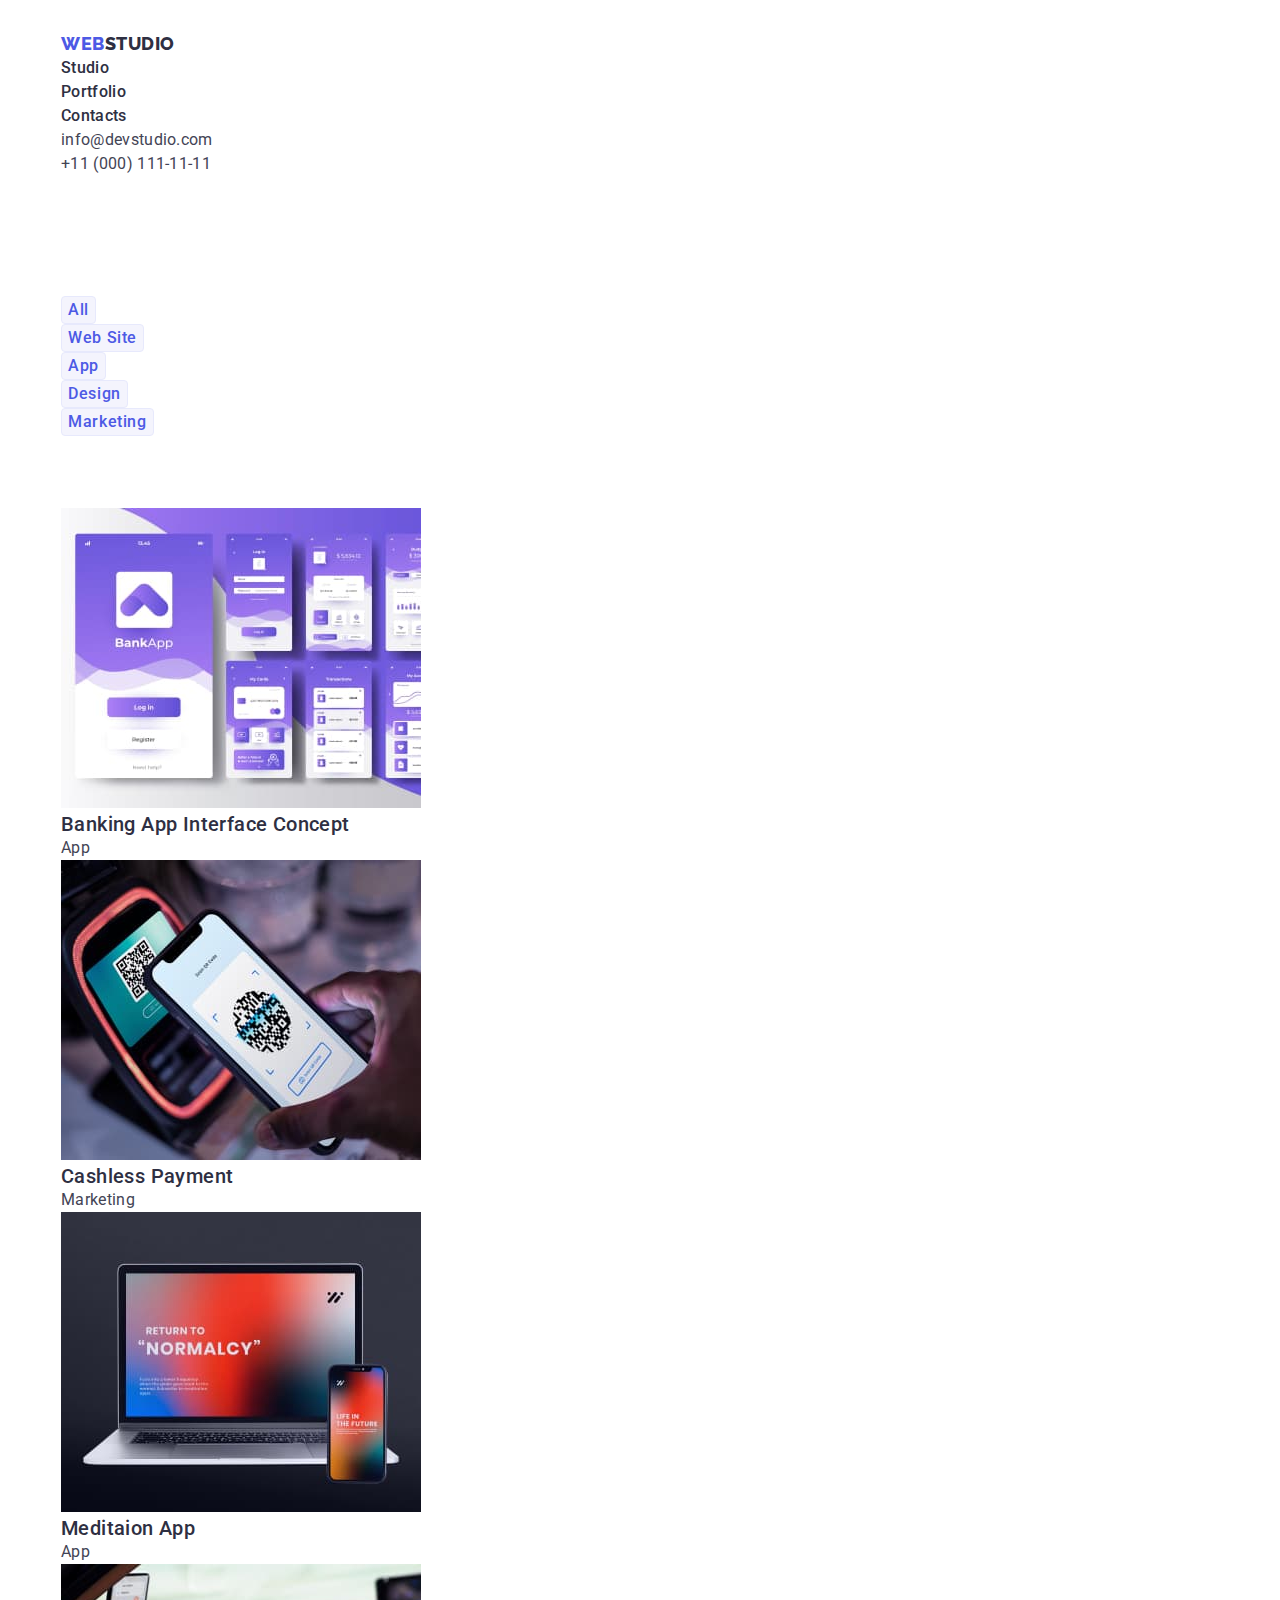
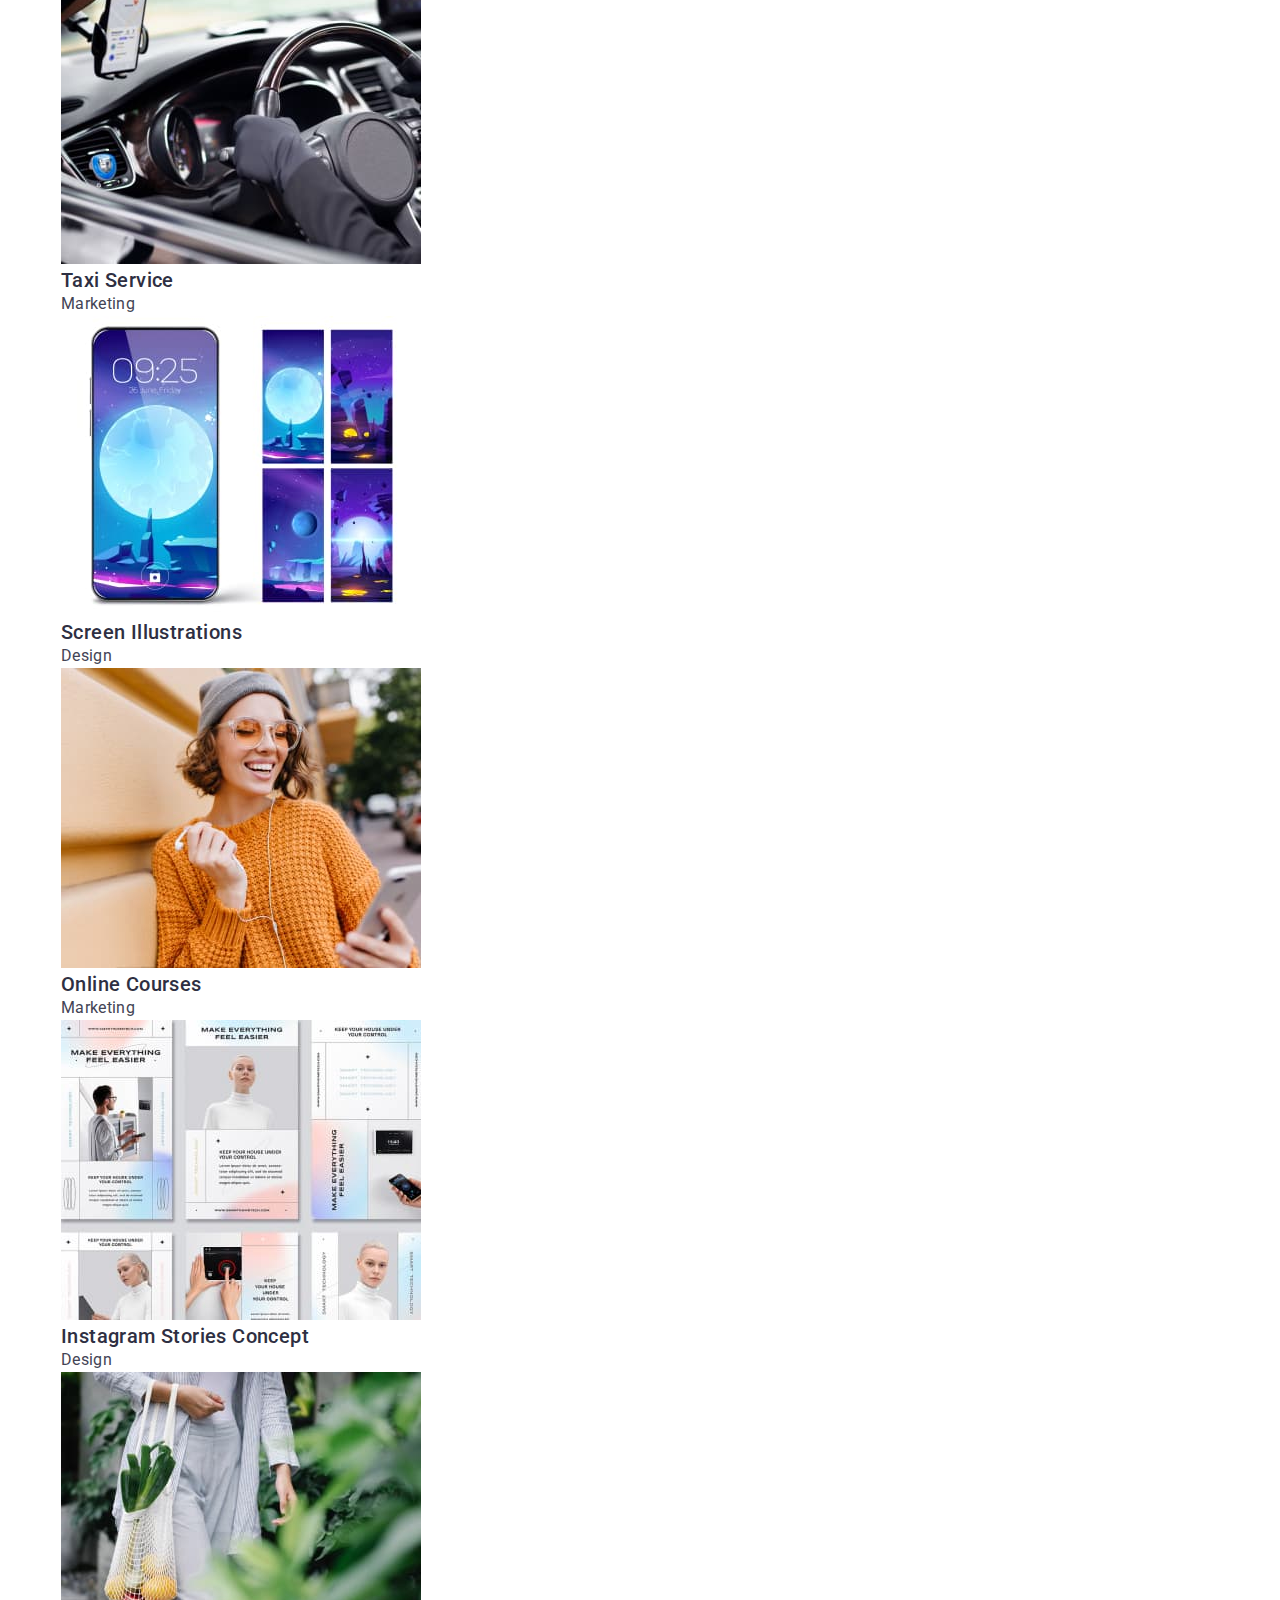
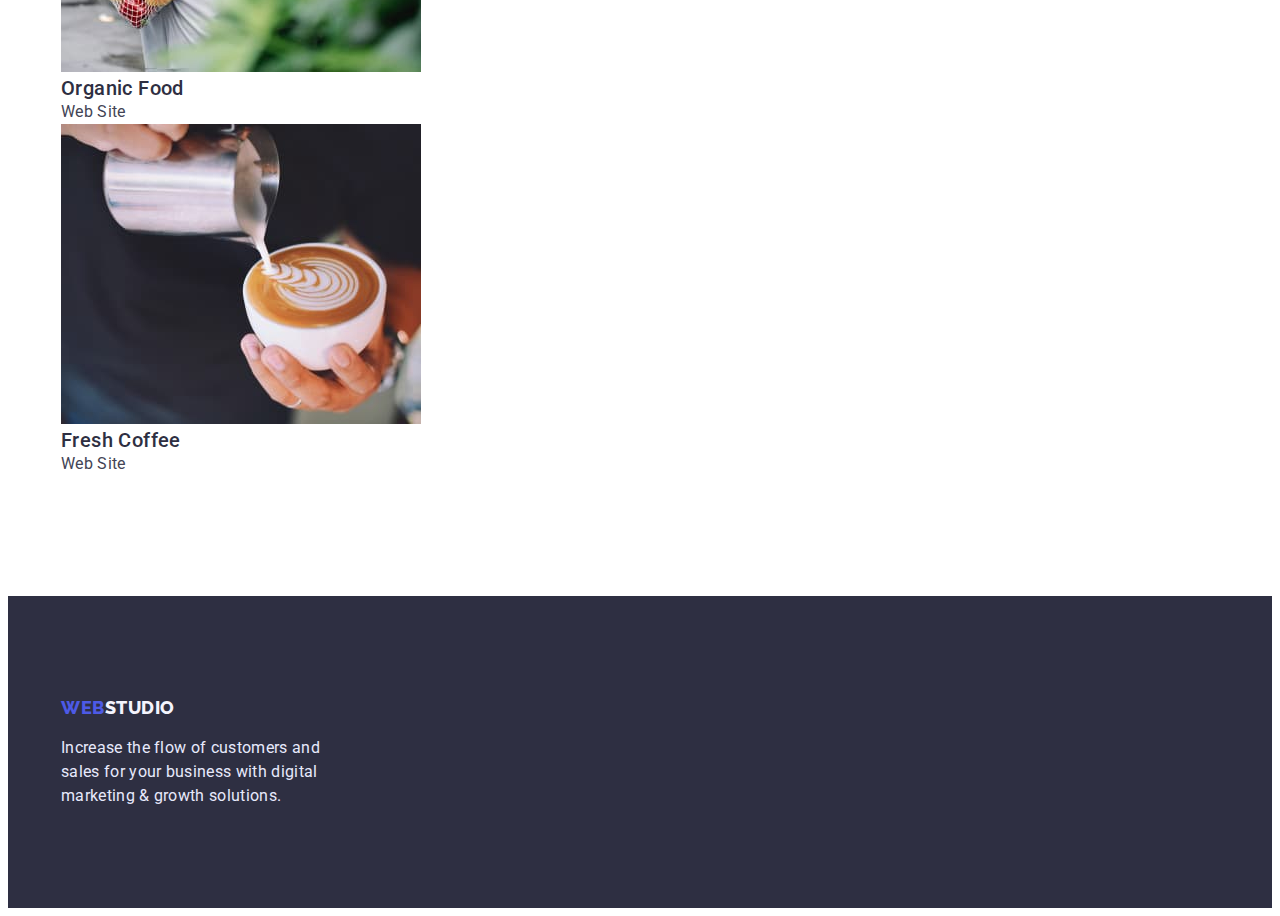
==== portfolio.html @ 39744689 "add blocks" ====
<!DOCTYPE html>
<html lang="en">
  <head>
    <meta charset="UTF-8" />
    <meta http-equiv="X-UA-Compatible" content="IE=edge" />
    <meta name="viewport" content="width=device-width, initial-scale=1.0" />
    <link rel="preconnect" href="https://fonts.googleapis.com" />
    <link rel="preconnect" href="https://fonts.gstatic.com" crossorigin />
    <link
      href="https://fonts.googleapis.com/css2?family=Raleway:wght@800&family=Roboto:wght@400;500;700&display=swap"
      rel="stylesheet"
    />
    <link rel="stylesheet" href="https://cdnjs.cloudflare.com/ajax/libs/modern-normalize/1.1.0/modern-normalize.min.css" integrity="sha512-wpPYUAdjBVSE4KJnH1VR1HeZfpl1ub8YT/NKx4PuQ5NmX2tKuGu6U/JRp5y+Y8XG2tV+wKQpNHVUX03MfMFn9Q==" crossorigin="anonymous" referrerpolicy="no-referrer" />
    <link rel="stylesheet" href="./styles/styles.css" />
    <title>Portfolio</title>
  </head>
  <body>
    <header class="header">
      <div class="container">
        <nav class="navigation">
          <a href="./" class="logo link"
            >Web<span class="logo_studio">Studio</span></a
          >
          <ul>
            <li class="list"><a href="" class="nav_link link">Studio</a></li>
            <li class="list">
              <a href="./portfolio.html" class="nav_link link">Portfolio</a>
            </li>
            <li class="list"><a href="" class="nav_link link">Contacts</a></li>
          </ul>
        </nav>
        <address>
          <ul>
            <li class="address_list list">
              <a href="mailto:info@devstudio.com" class="address link"
                >info@devstudio.com</a
              >
            </li>
            <li class="address_list list">
              <a href="tel.+110001111111" class="address link"
                >+11 (000) 111-11-11</a
              >
            </li>
          </ul>
        </address>
      </div>
    </header>
    <main>
      <section class="portfolio">
        <div class="container">
          <h1 class="prtfolio-title visualy_hidden">Portfolio</h1>
        <ul class="portfolio_button_lists">
          <li class="portfolio_button_list list">
            <button type="button" class="portfolio_button">All</button>
          </li>
          <li class="portfolio_button_list list">
            <button type="button" class="portfolio_button">Web Site</button>
          </li>
          <li class="portfolio_button_list list">
            <button type="button" class="portfolio_button">App</button>
          </li>
          <li class="portfolio_button_list list">
            <button type="button" class="portfolio_button">Design</button>
          </li>
          <li class="portfolio_button_list list">
            <button type="button" class="portfolio_button">Marketing</button>
          </li>
        </ul>
        <ul class="portfolio_lists">
          <li class="portfolio_list list">
            <img
              src="./images/portfolio/bank.jpg"
              alt="Banking app"
              width="360"
              class="portfolio_img"
            />
            <h2 class="portfolio_img_title suptitle">
              Banking App Interface Concept
            </h2>
            <p class="portfolio_text text">App</p>
          </li>
          <li class="portfolio_list list">
            <img
              src="./images/portfolio/payment.jpg"
              alt="Cashless Payment"
              width="360"
              class="portfolio_img"
            />
            <h2 class="portfolio_img_title suptitle">Cashless Payment</h2>
            <p class="portfolio_text text">Marketing</p>
          </li>
          <li class="portfolio_list list">
            <img
              src="./images/portfolio/meditaion.jpg"
              alt="Desktop"
              width="360"
              class="portfolio_img"
            />
            <h2 class="portfolio_img_title suptitle">Meditaion App</h2>
            <p class="portfolio_text text">App</p>
          </li>
          <li class="portfolio_list list">
            <img
              src="./images/portfolio/taxi.jpg"
              alt="Taxi inside"
              width="360"
              class="portfolio_img"
            />
            <h2 class="portfolio_img_title suptitle">Taxi Service</h2>
            <p class="portfolio_text text">Marketing</p>
          </li>
          <li class="portfolio_list list">
            <img
              src="./images/portfolio/screen.jpg"
              alt="Screen"
              width="360"
              class="portfolio_img"
            />
            <h2 class="portfolio_img_title suptitle">Screen Illustrations</h2>
            <p class="portfolio_text text">Design</p>
          </li>
          <li class="portfolio_list list">
            <img
              src="./images/portfolio/courses.jpg"
              alt="Woman"
              width="360"
              class="portfolio_img"
            />
            <h2 class="portfolio_img_title suptitle">Online Courses</h2>
            <p class="portfolio_text text">Marketing</p>
          </li>
          <li class="portfolio_list list">
            <img
              src="./images/portfolio/stories.jpg"
              alt="Stories"
              width="360"
              class="portfolio_img"
            />
            <h2 class="portfolio_img_title suptitle">
              Instagram Stories Concept
            </h2>
            <p class="portfolio_text text">Design</p>
          </li>
          <li class="portfolio_list list">
            <img
              src="./images/portfolio/org_food.jpg"
              alt="Organic Food"
              width="360"
              class="portfolio_img"
            />
            <h2 class="portfolio_img_title suptitle">Organic Food</h2>
            <p class="portfolio_text text">Web Site</p>
          </li>
          <li class="portfolio_list list">
            <img
              src="./images/portfolio/coffe.jpg"
              alt="Coffee"
              width="360"
              class="portfolio_img"
            />
            <h2 class="portfolio_img_title suptitle">Fresh Coffee</h2>
            <p class="portfolio_text text">Web Site</p>
          </li>
        </ul>
        </div>
      </section>
    </main>
    <footer class="footer">
      <div class="container">
        <a href="./" class="logo link"
        >Web<span class="footer_logo_studio">Studio</span></a
      >
      <p class="footer_text text text">
        Increase the flow of customers and<br> sales for your business with digital<br>
        marketing & growth solutions.
      </p>
      </div>
    </footer>
  </body>
</html>
---- styles/styles.css ----
:root {
  --main_font: "Roboto", sans-serif;
  --second_font: "Raleway", sans-serif;
  --light_title: #ffffff;
  --primary_brand: #4d5ae5;
  --pressed_state: #404bbf;
  --dark: #2e2f42;
  --success: #31d0aa;
  --text: #434455;
  --subtle_text: #8e8f99;
  --accent: #e7e9fc;
  --light_background: #f4f4fd;
  --modal_overlay: #2e2f42;
  --hero_background: #2e2f42;
}

/* general */

.container {
  width: 1158px;
  margin: auto;
}

h1, h2, h3, p, ul {
  margin: 0;
  padding: 0;
}

.list {
  list-style: none;
}
.link {
  text-decoration: none;
}
body {
  font-family: var(--main_font);
  font-style: normal;
  font-weight: 400;
  color: var(--text);
}

.visualy_hidden {
  position: absolute;
  white-space: nowrap;
  width: 1px;
  height: 1px;
  overflow: hidden;
  border: 0;
  padding: 0;
  clip: rect(0 0 0 0);
  clip-path: inset(50%);
  margin: -1px;
}

.suptitle {
  font-weight: 500;
  font-size: 20px;
  line-height: 1.2;
  letter-spacing: 0.02em;
  color: var(--dark);
}

.text {
  font-size: 16px;
  line-height: 1.5;
  letter-spacing: 0.02em;
}

/* header */

.header {
  padding-top: 24px;
  padding-bottom: 24px;
}
.navigation {
}

.logo_studio {
  color: var(--modal_overlay);
}

.logo {
  font-family: var(--second_font);
  font-weight: 800;
  font-size: 18px;
  line-height: 1.33;
  letter-spacing: 0.03em;
  text-transform: uppercase;
  color: var(--primary_brand);
}

.nav_list {
}

.nav_link {
  font-weight: 500;
  font-size: 16px;
  line-height: 1.5;
  letter-spacing: 0.02em;
  color: var(--modal_overlay);
}

.nav_link:hover,
.nav_link:focus {
  color: var(--pressed_state);
}

.address_list {
}

.address {
  font-style: normal;
  font-size: 16px;
  line-height: 1.5;
  letter-spacing: 0.02em;
  color: var(--text);
}

.address:hover,
.address:focus {
  color: var(--pressed_state);
}

/* footer */

.footer {
  background: var(--dark);
  padding-top: 100px;
  padding-bottom: 100px;
}

.footer_text {
  color: var(--accent);
  margin-top: 16px;
}

.footer_logo_studio {
  color: var(--light_background);
}

/*------------------------------------------------------------ index ------------------------------------------------------------*/

.main_index {
}

.hero {
  background: var(--hero_background);
  padding-top: 188px;
  padding-bottom: 188px;
}
.hero_title {
  font-size: 56px;
  line-height: 1.07;
  text-align: center;
  letter-spacing: 0.02em;
  color: var(--light_title);
  margin-bottom: 48px;
}
.hero_button {
  display: block;
  margin: 0 auto;
  font-family: inherit;
  font-weight: 500;
  font-size: 16px;
  line-height: 24px;
  color: var(--light_title);
  background: var(--primary_brand);
  box-shadow: 0px 4px 4px rgba(0, 0, 0, 0.15);
  border-radius: 4px;
  border-color: transparent;
  cursor: pointer;
  width: 169px;
  height: 56px;
}

.hero_button:hover,
.hero_button:focus {
  background: var(--pressed_state);
}

/* Feauters */

.features {
  padding-top: 165px;
  padding-bottom: 120px;
}
.features_title {
}
.features_lists {
}
.feature {
}
.feature_text {
}

/* What are we doing */

.wawd {
  padding-bottom: 120px;
}
.wawd_title {
  font-size: 36px;
  line-height: 1.11;
  text-align: center;
  letter-spacing: 0.02em;
  text-transform: capitalize;
  color: var(--dark);
  margin-bottom: 72px;
}
.wawd_lists {
}
.wawd_list {
}
.wawd_img {
}

/* Our team */

.our_team {
  background: var(--light_background);
  padding-top: 120px;
  padding-bottom: 120px;
}
.our_team_title {
  font-size: 36px;
  line-height: 1.11;
  text-align: center;
  letter-spacing: 0.02em;
  text-transform: capitalize;
  color: var(--dark);
  margin-bottom: 72px;
}
.our_team_lists {
  background-color: #fff;
  width: 264px;
  text-align: center;
}
.our_team_list {
  padding-bottom: 32px;
}
.our_team_img {
}
.name {
  margin-top: 32px;
}
.direction {
}

/*-------------------------------------------------------------- Portfolio --------------------------------------------------------------*/

.portfolio {
  padding-top: 96px;
  padding-bottom: 120px;
}
.prtfolio-title {
}

/* Button */

.portfolio_button_lists {
  margin-bottom: 72px;
}
.portfolio_button_list {
}
.portfolio_button {
  font-family: inherit;
  font-weight: 500;
  font-size: 16px;
  line-height: 1.5;
  display: flex;
  align-items: center;
  text-align: center;
  letter-spacing: 0.04em;
  color: var(--primary_brand);
  background: var(--light_background);
  border: 1px solid var(--accent);
  border-radius: 4px;
  cursor: pointer;
}

.portfolio_button:hover,
.portfolio_button:focus {
  color: var(--light_title);
  background: var(--pressed_state);
  box-shadow: 0px 3px 1px rgba(0, 0, 0, 0.1), 0px 2px 1px rgba(0, 0, 0, 0.08),
    0px 2px 2px rgba(0, 0, 0, 0.12);
  border-radius: 4px;
}

/* Portfolio list */

.portfolio_lists {
}
.portfolio_list {
}
.portfolio_img {
}
.portfolio_img_title {
}
.portfolio_text {
}
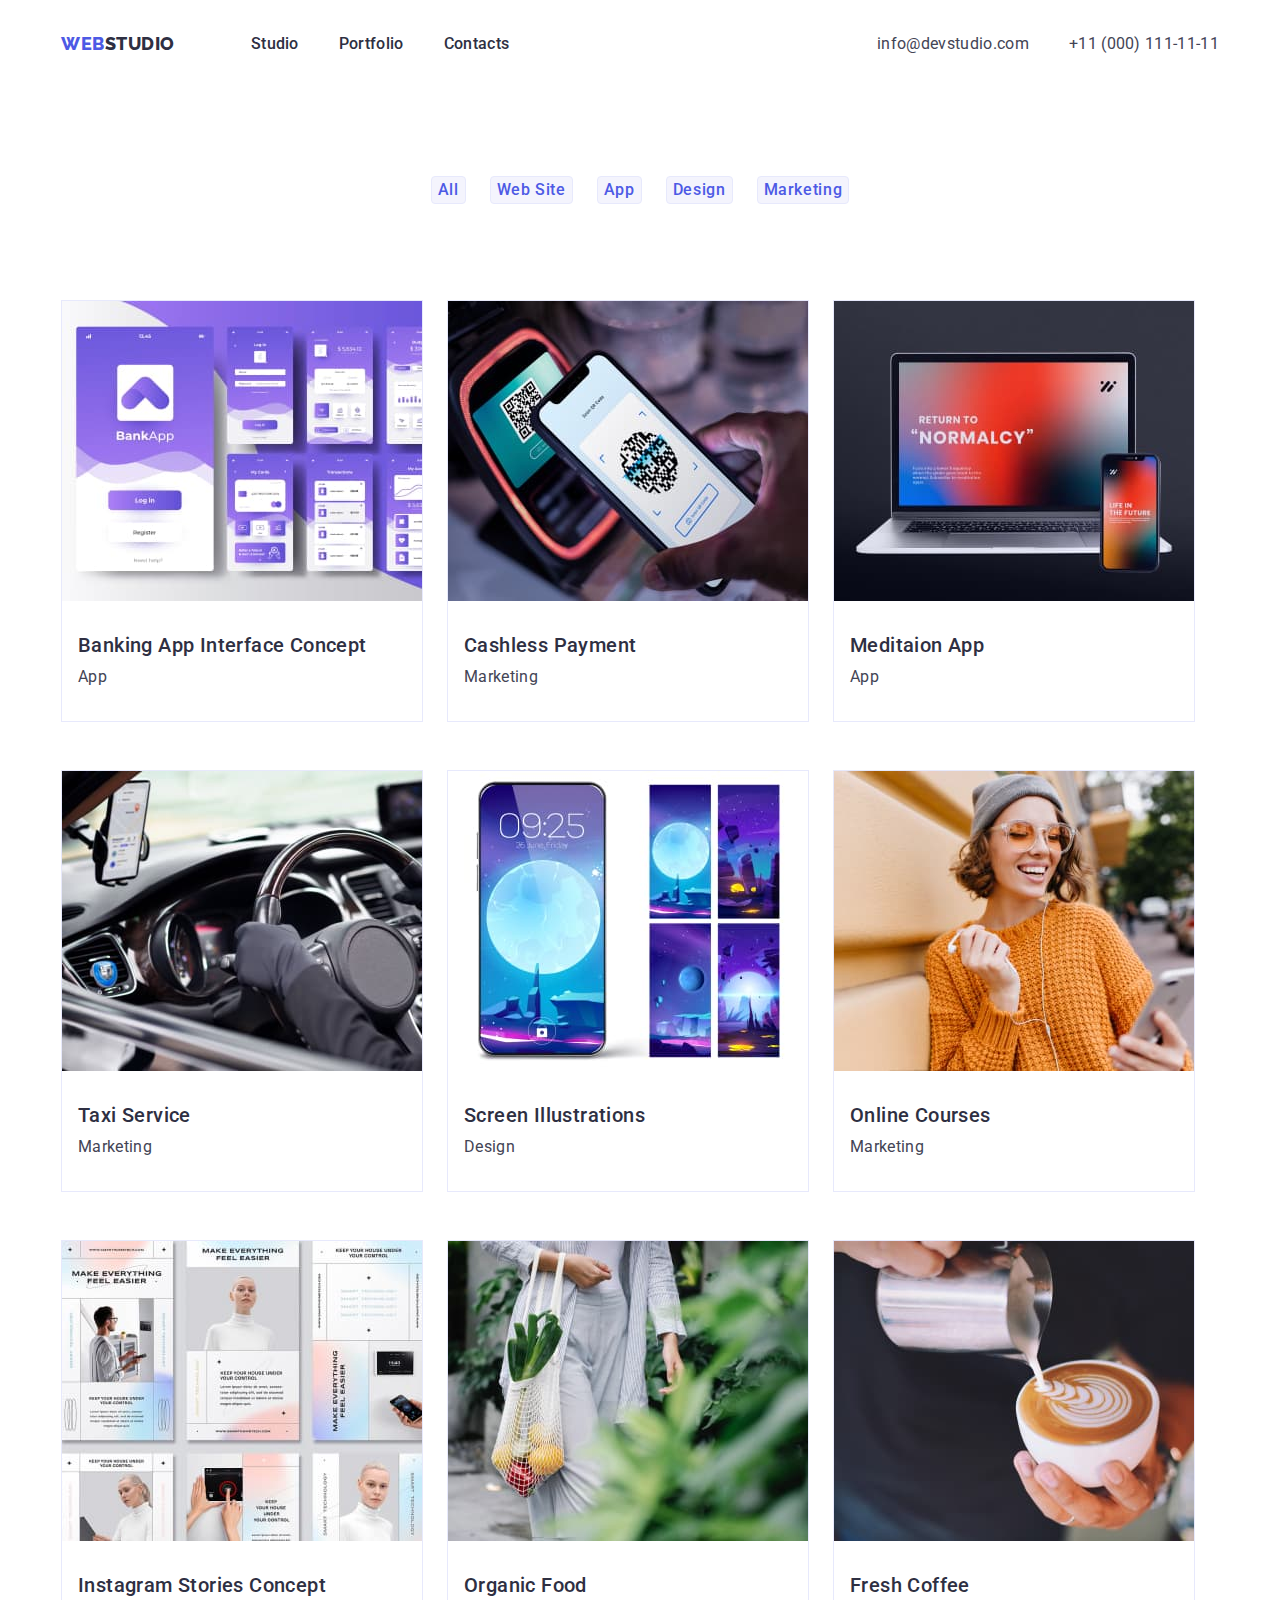
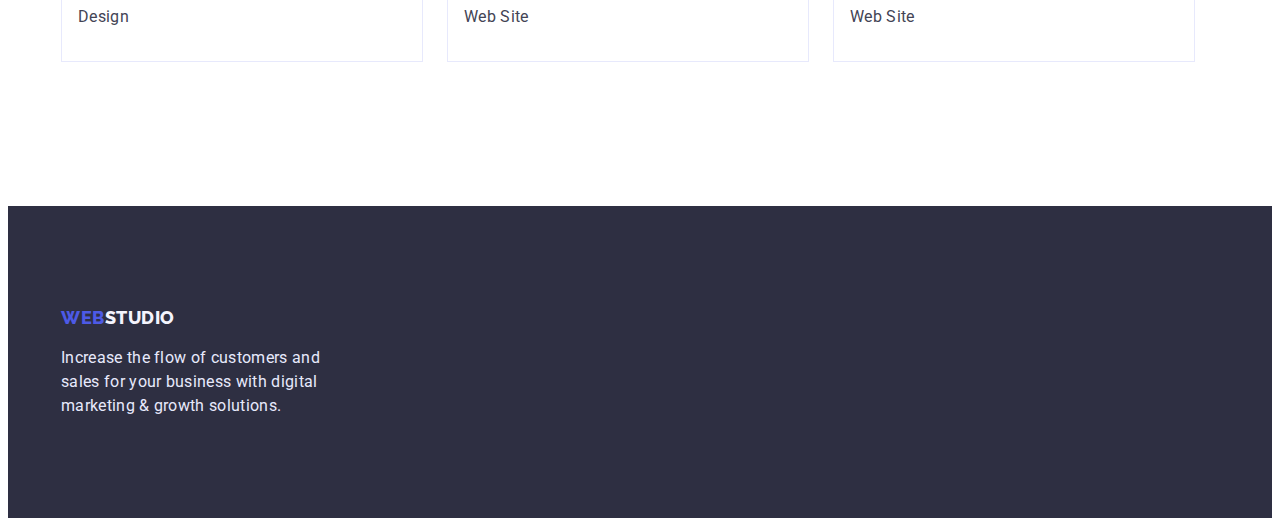
==== commit c40856de: "Add Flex" ====
--- a/portfolio.html
+++ b/portfolio.html
@@ -21,7 +21,7 @@
           <a href="./" class="logo link"
             >Web<span class="logo_studio">Studio</span></a
           >
-          <ul>
+          <ul class="nav_lists">
             <li class="list"><a href="" class="nav_link link">Studio</a></li>
             <li class="list">
               <a href="./portfolio.html" class="nav_link link">Portfolio</a>
@@ -29,8 +29,8 @@
             <li class="list"><a href="" class="nav_link link">Contacts</a></li>
           </ul>
         </nav>
-        <address>
-          <ul>
+        <address class="header_address">
+          <ul class="address_lists">
             <li class="address_list list">
               <a href="mailto:info@devstudio.com" class="address link"
                 >info@devstudio.com</a
@@ -72,7 +72,7 @@
               src="./images/portfolio/bank.jpg"
               alt="Banking app"
               width="360"
-              class="portfolio_img"
+              class="portfolio_img img"
             />
             <h2 class="portfolio_img_title suptitle">
               Banking App Interface Concept
@@ -84,7 +84,7 @@
               src="./images/portfolio/payment.jpg"
               alt="Cashless Payment"
               width="360"
-              class="portfolio_img"
+              class="portfolio_img img"
             />
             <h2 class="portfolio_img_title suptitle">Cashless Payment</h2>
             <p class="portfolio_text text">Marketing</p>
@@ -94,7 +94,7 @@
               src="./images/portfolio/meditaion.jpg"
               alt="Desktop"
               width="360"
-              class="portfolio_img"
+              class="portfolio_img img"
             />
             <h2 class="portfolio_img_title suptitle">Meditaion App</h2>
             <p class="portfolio_text text">App</p>
@@ -104,7 +104,7 @@
               src="./images/portfolio/taxi.jpg"
               alt="Taxi inside"
               width="360"
-              class="portfolio_img"
+              class="portfolio_img img"
             />
             <h2 class="portfolio_img_title suptitle">Taxi Service</h2>
             <p class="portfolio_text text">Marketing</p>
@@ -114,7 +114,7 @@
               src="./images/portfolio/screen.jpg"
               alt="Screen"
               width="360"
-              class="portfolio_img"
+              class="portfolio_img img"
             />
             <h2 class="portfolio_img_title suptitle">Screen Illustrations</h2>
             <p class="portfolio_text text">Design</p>
@@ -124,7 +124,7 @@
               src="./images/portfolio/courses.jpg"
               alt="Woman"
               width="360"
-              class="portfolio_img"
+              class="portfolio_img img"
             />
             <h2 class="portfolio_img_title suptitle">Online Courses</h2>
             <p class="portfolio_text text">Marketing</p>
@@ -134,7 +134,7 @@
               src="./images/portfolio/stories.jpg"
               alt="Stories"
               width="360"
-              class="portfolio_img"
+              class="portfolio_img img"
             />
             <h2 class="portfolio_img_title suptitle">
               Instagram Stories Concept
@@ -146,7 +146,7 @@
               src="./images/portfolio/org_food.jpg"
               alt="Organic Food"
               width="360"
-              class="portfolio_img"
+              class="portfolio_img img"
             />
             <h2 class="portfolio_img_title suptitle">Organic Food</h2>
             <p class="portfolio_text text">Web Site</p>
@@ -156,7 +156,7 @@
               src="./images/portfolio/coffe.jpg"
               alt="Coffee"
               width="360"
-              class="portfolio_img"
+              class="portfolio_img img"
             />
             <h2 class="portfolio_img_title suptitle">Fresh Coffee</h2>
             <p class="portfolio_text text">Web Site</p>
--- a/styles/styles.css
+++ b/styles/styles.css
@@ -18,7 +18,8 @@
 
 .container {
   width: 1158px;
-  margin: auto;
+  padding: 0 15px;
+  margin: 0 auto;
 }
 
 h1, h2, h3, p, ul {
@@ -66,13 +67,41 @@
   letter-spacing: 0.02em;
 }
 
+.img {
+  display: block;
+  max-width: 100%;
+  height: auto;
+}
+
 /* header */
 
 .header {
-  padding-top: 24px;
-  padding-bottom: 24px;
-}
+  /* padding-top: 24px;
+  padding-bottom: 24px; */
+}
+
+.header .link, .header .list {
+  padding: 24px 0;
+}
+
+.header .container{
+  display: flex;
+}
+
 .navigation {
+  display: flex;
+}
+
+.nav_lists {
+  display: flex;
+}
+
+.nav_lists :not(:last-child) {
+  margin-right: 40px;
+}
+
+.navigation > .logo {
+  margin-right: 76px;
 }
 
 .logo_studio {
@@ -105,6 +134,19 @@
   color: var(--pressed_state);
 }
 
+.header_address {
+  margin-left: auto;
+}
+
+.address_lists{
+  display: flex;
+}
+
+.address_lists :not(:last-child) {
+  margin-right: 40px;
+}
+
+
 .address_list {
 }
 
@@ -142,6 +184,8 @@
 
 .main_index {
 }
+
+/* Hero */
 
 .hero {
   background: var(--hero_background);
@@ -187,7 +231,16 @@
 .features_title {
 }
 .features_lists {
-}
+  display: flex;
+  justify-content: space-between;
+}
+
+.features_lists .list {
+  display: flex;
+  flex-wrap: wrap;
+  width: calc((1158px - 24px * 3) / 4);
+}
+
 .feature {
 }
 .feature_text {
@@ -208,9 +261,16 @@
   margin-bottom: 72px;
 }
 .wawd_lists {
+  display: flex;
+  justify-content: space-between;
 }
 .wawd_list {
-}
+  display: flex;
+  flex-wrap: wrap;
+  /* width: calc((1158px - 24px * 2) / 3);  */
+  gap: 24px;
+}
+
 .wawd_img {
 }
 
@@ -231,26 +291,46 @@
   margin-bottom: 72px;
 }
 .our_team_lists {
-  background-color: #fff;
-  width: 264px;
-  text-align: center;
+  text-align: center;
+  display: flex;
 }
 .our_team_list {
   padding-bottom: 32px;
-}
+  display: flex;
+  flex-wrap: wrap;
+  width: 264px;
+  margin-right: 24px;
+  background-color: #fff;
+  box-shadow: 0px 1px 6px rgba(46, 47, 66, 0.08), 0px 1px 1px rgba(46, 47, 66, 0.16), 0px 2px 1px rgba(46, 47, 66, 0.08);
+  border-radius: 0px 0px 4px 4px;
+}
+
+.our_team_list:last-child {
+  margin-right: 0;
+}
+
 .our_team_img {
 }
+
+.memb_cont{
+  display: flex;
+  flex-direction: column;
+  margin-right: auto;
+  margin-left: auto;
+}
+
 .name {
   margin-top: 32px;
 }
 .direction {
+  margin-top: 8px;
 }
 
 /*-------------------------------------------------------------- Portfolio --------------------------------------------------------------*/
 
 .portfolio {
   padding-top: 96px;
-  padding-bottom: 120px;
+  padding-bottom: calc(120px + 24px);
 }
 .prtfolio-title {
 }
@@ -258,10 +338,15 @@
 /* Button */
 
 .portfolio_button_lists {
-  margin-bottom: 72px;
-}
-.portfolio_button_list {
-}
+  margin-bottom: calc(72px + 24px);
+  display: flex;
+  justify-content: center;
+}
+
+.portfolio_button_list + .portfolio_button_list{
+  margin-left: 24px;
+}
+
 .portfolio_button {
   font-family: inherit;
   font-weight: 500;
@@ -290,12 +375,23 @@
 /* Portfolio list */
 
 .portfolio_lists {
+  display: flex;
+  flex-wrap: wrap;
+  margin: -24px -12px;
 }
 .portfolio_list {
+  width: 360px;
+  margin: 24px 12px;
+  border: 1px solid #E7E9FC;
 }
 .portfolio_img {
+  margin-bottom: 32px;
 }
 .portfolio_img_title {
+  margin-bottom: 8px;
+  margin-left: 16px;
 }
 .portfolio_text {
-}
+  margin-bottom: 32px;
+  margin-left: 16px;
+}
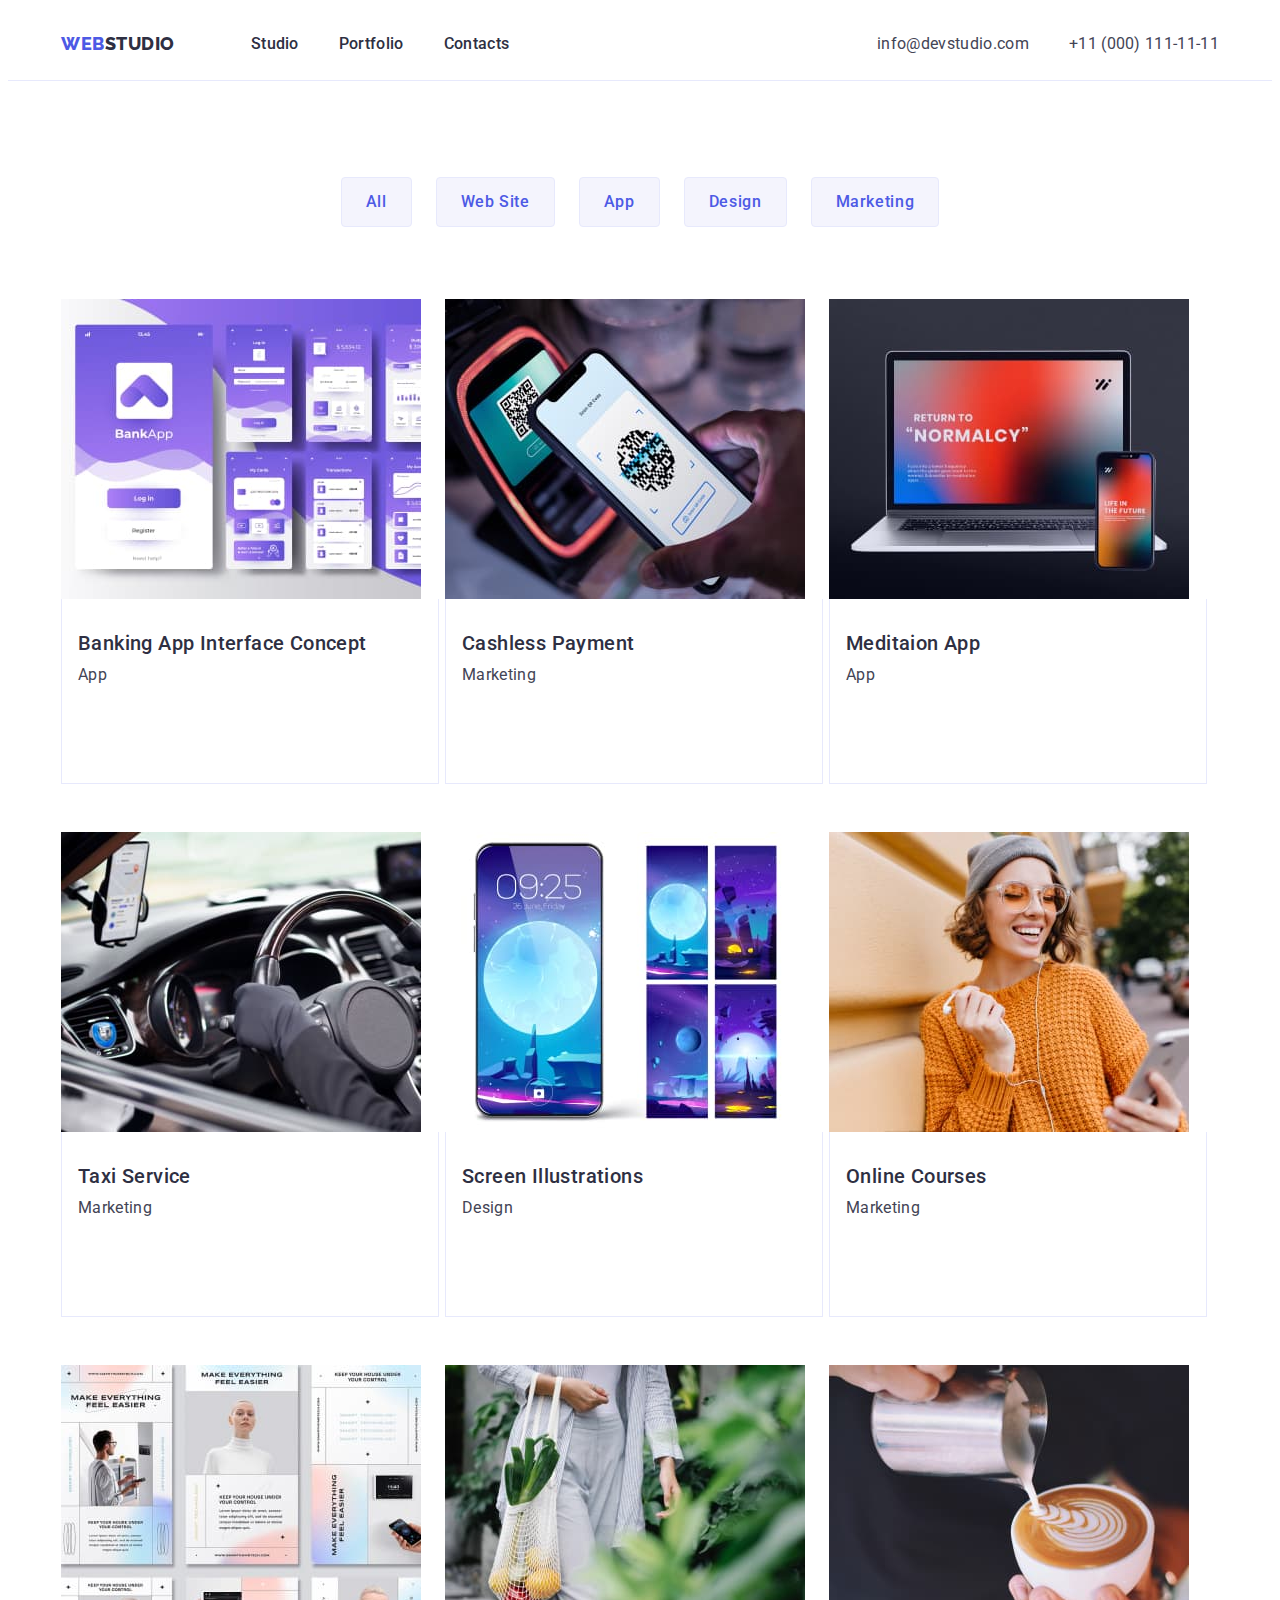
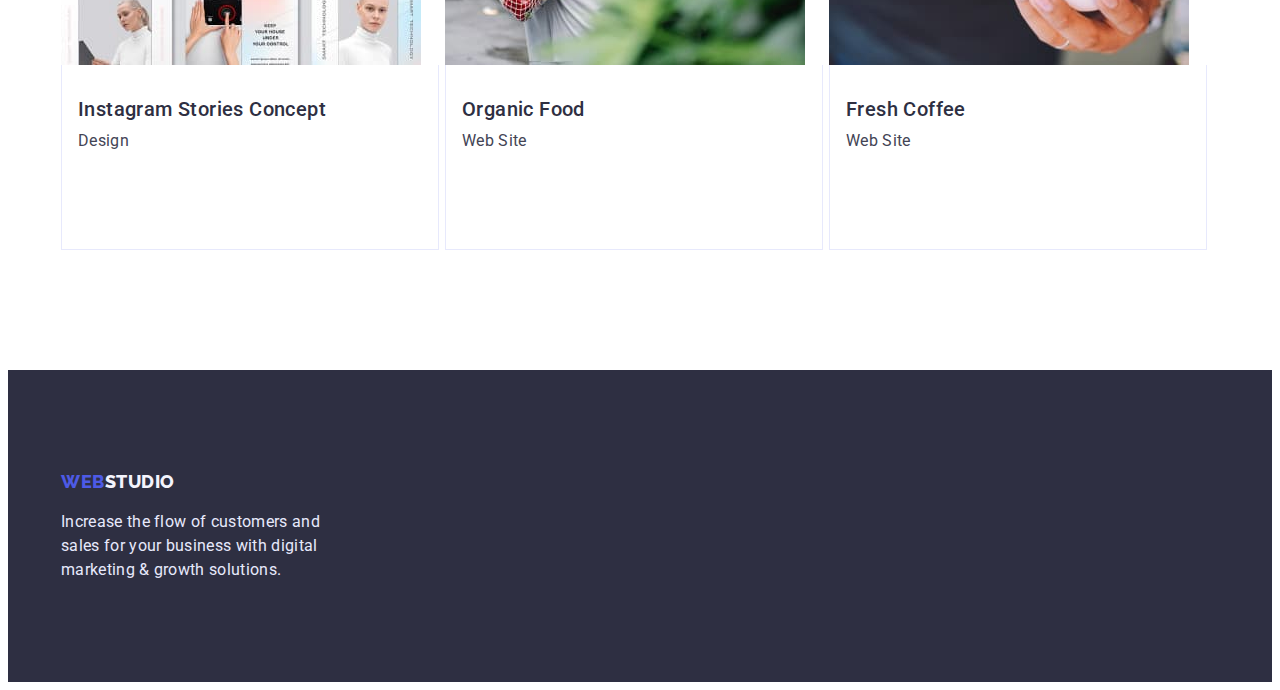
==== commit 066b2589: "Update css" ====
--- a/portfolio.html
+++ b/portfolio.html
@@ -74,10 +74,12 @@
               width="360"
               class="portfolio_img img"
             />
-            <h2 class="portfolio_img_title suptitle">
-              Banking App Interface Concept
-            </h2>
-            <p class="portfolio_text text">App</p>
+            <div class="prtfolio_cont">
+              <h2 class="portfolio_img_title suptitle">
+                Banking App Interface Concept
+              </h2>
+              <p class="portfolio_text text">App</p>
+            </div>
           </li>
           <li class="portfolio_list list">
             <img
@@ -86,8 +88,10 @@
               width="360"
               class="portfolio_img img"
             />
-            <h2 class="portfolio_img_title suptitle">Cashless Payment</h2>
-            <p class="portfolio_text text">Marketing</p>
+            <div class="prtfolio_cont">
+              <h2 class="portfolio_img_title suptitle">Cashless Payment</h2>
+              <p class="portfolio_text text">Marketing</p>
+            </div>
           </li>
           <li class="portfolio_list list">
             <img
@@ -96,8 +100,10 @@
               width="360"
               class="portfolio_img img"
             />
-            <h2 class="portfolio_img_title suptitle">Meditaion App</h2>
-            <p class="portfolio_text text">App</p>
+            <div class="prtfolio_cont">
+              <h2 class="portfolio_img_title suptitle">Meditaion App</h2>
+              <p class="portfolio_text text">App</p>
+            </div>
           </li>
           <li class="portfolio_list list">
             <img
@@ -106,8 +112,10 @@
               width="360"
               class="portfolio_img img"
             />
-            <h2 class="portfolio_img_title suptitle">Taxi Service</h2>
-            <p class="portfolio_text text">Marketing</p>
+            <div class="prtfolio_cont">
+              <h2 class="portfolio_img_title suptitle">Taxi Service</h2>
+              <p class="portfolio_text text">Marketing</p>
+            </div>
           </li>
           <li class="portfolio_list list">
             <img
@@ -116,8 +124,10 @@
               width="360"
               class="portfolio_img img"
             />
-            <h2 class="portfolio_img_title suptitle">Screen Illustrations</h2>
-            <p class="portfolio_text text">Design</p>
+            <div class="prtfolio_cont">
+              <h2 class="portfolio_img_title suptitle">Screen Illustrations</h2>
+              <p class="portfolio_text text">Design</p>
+            </div>
           </li>
           <li class="portfolio_list list">
             <img
@@ -126,8 +136,10 @@
               width="360"
               class="portfolio_img img"
             />
-            <h2 class="portfolio_img_title suptitle">Online Courses</h2>
-            <p class="portfolio_text text">Marketing</p>
+            <div class="prtfolio_cont">
+              <h2 class="portfolio_img_title suptitle">Online Courses</h2>
+              <p class="portfolio_text text">Marketing</p>
+            </div>
           </li>
           <li class="portfolio_list list">
             <img
@@ -136,10 +148,12 @@
               width="360"
               class="portfolio_img img"
             />
-            <h2 class="portfolio_img_title suptitle">
-              Instagram Stories Concept
-            </h2>
-            <p class="portfolio_text text">Design</p>
+            <div class="prtfolio_cont">
+              <h2 class="portfolio_img_title suptitle">
+                Instagram Stories Concept
+              </h2>
+              <p class="portfolio_text text">Design</p>
+            </div>
           </li>
           <li class="portfolio_list list">
             <img
@@ -148,8 +162,10 @@
               width="360"
               class="portfolio_img img"
             />
-            <h2 class="portfolio_img_title suptitle">Organic Food</h2>
-            <p class="portfolio_text text">Web Site</p>
+            <div class="prtfolio_cont">
+              <h2 class="portfolio_img_title suptitle">Organic Food</h2>
+              <p class="portfolio_text text">Web Site</p>
+            </div>
           </li>
           <li class="portfolio_list list">
             <img
@@ -158,8 +174,10 @@
               width="360"
               class="portfolio_img img"
             />
-            <h2 class="portfolio_img_title suptitle">Fresh Coffee</h2>
-            <p class="portfolio_text text">Web Site</p>
+            <div class="prtfolio_cont">
+              <h2 class="portfolio_img_title suptitle">Fresh Coffee</h2>
+              <p class="portfolio_text text">Web Site</p>
+            </div>
           </li>
         </ul>
         </div>
@@ -170,8 +188,8 @@
         <a href="./" class="logo link"
         >Web<span class="footer_logo_studio">Studio</span></a
       >
-      <p class="footer_text text text">
-        Increase the flow of customers and<br> sales for your business with digital<br>
+      <p class="footer_text text">
+        Increase the flow of customers and sales for your business with digital
         marketing & growth solutions.
       </p>
       </div>
--- a/styles/styles.css
+++ b/styles/styles.css
@@ -76,11 +76,10 @@
 /* header */
 
 .header {
-  /* padding-top: 24px;
-  padding-bottom: 24px; */
-}
-
-.header .link, .header .list {
+  border-bottom: 1px solid var(--accent);
+}
+
+.header .link {
   padding: 24px 0;
 }
 
@@ -90,6 +89,7 @@
 
 .navigation {
   display: flex;
+  align-items: center;
 }
 
 .nav_lists {
@@ -136,6 +136,8 @@
 
 .header_address {
   margin-left: auto;
+  display: flex;
+  align-items: center;
 }
 
 .address_lists{
@@ -174,6 +176,7 @@
 .footer_text {
   color: var(--accent);
   margin-top: 16px;
+  max-width: 264px;
 }
 
 .footer_logo_studio {
@@ -225,7 +228,7 @@
 /* Feauters */
 
 .features {
-  padding-top: 165px;
+  padding-top: 120px;
   padding-bottom: 120px;
 }
 .features_title {
@@ -242,6 +245,7 @@
 }
 
 .feature {
+  margin-bottom: 8px;
 }
 .feature_text {
 }
@@ -267,7 +271,7 @@
 .wawd_list {
   display: flex;
   flex-wrap: wrap;
-  /* width: calc((1158px - 24px * 2) / 3);  */
+  width: calc((1128px - 24px * 2) / 3); 
   gap: 24px;
 }
 
@@ -291,14 +295,12 @@
   margin-bottom: 72px;
 }
 .our_team_lists {
-  text-align: center;
   display: flex;
 }
 .our_team_list {
-  padding-bottom: 32px;
   display: flex;
   flex-wrap: wrap;
-  width: 264px;
+  width: calc((1128px - 24px * 3) / 4);
   margin-right: 24px;
   background-color: #fff;
   box-shadow: 0px 1px 6px rgba(46, 47, 66, 0.08), 0px 1px 1px rgba(46, 47, 66, 0.16), 0px 2px 1px rgba(46, 47, 66, 0.08);
@@ -313,14 +315,12 @@
 }
 
 .memb_cont{
-  display: flex;
-  flex-direction: column;
-  margin-right: auto;
-  margin-left: auto;
+text-align: center;
+margin: 32px auto;
 }
 
 .name {
-  margin-top: 32px;
+
 }
 .direction {
   margin-top: 8px;
@@ -330,7 +330,7 @@
 
 .portfolio {
   padding-top: 96px;
-  padding-bottom: calc(120px + 24px);
+  padding-bottom: 120px;
 }
 .prtfolio-title {
 }
@@ -338,7 +338,7 @@
 /* Button */
 
 .portfolio_button_lists {
-  margin-bottom: calc(72px + 24px);
+  margin-bottom: 72px;
   display: flex;
   justify-content: center;
 }
@@ -361,6 +361,7 @@
   border: 1px solid var(--accent);
   border-radius: 4px;
   cursor: pointer;
+  padding: 12px 24px;
 }
 
 .portfolio_button:hover,
@@ -377,21 +378,24 @@
 .portfolio_lists {
   display: flex;
   flex-wrap: wrap;
-  margin: -24px -12px;
+  row-gap: 48px;
+  column-gap: 24px;
 }
 .portfolio_list {
   width: 360px;
-  margin: 24px 12px;
-  border: 1px solid #E7E9FC;
 }
 .portfolio_img {
-  margin-bottom: 32px;
+}
+.prtfolio_cont {
+  min-height: 120px;
+  min-width: 360px;
+  padding: 32px 0 32px 16px;
+  border-left: 1px solid var(--accent);
+  border-bottom: 1px solid var(--accent);
+  border-right: 1px solid var(--accent);
 }
 .portfolio_img_title {
   margin-bottom: 8px;
-  margin-left: 16px;
 }
 .portfolio_text {
-  margin-bottom: 32px;
-  margin-left: 16px;
-}
+}
